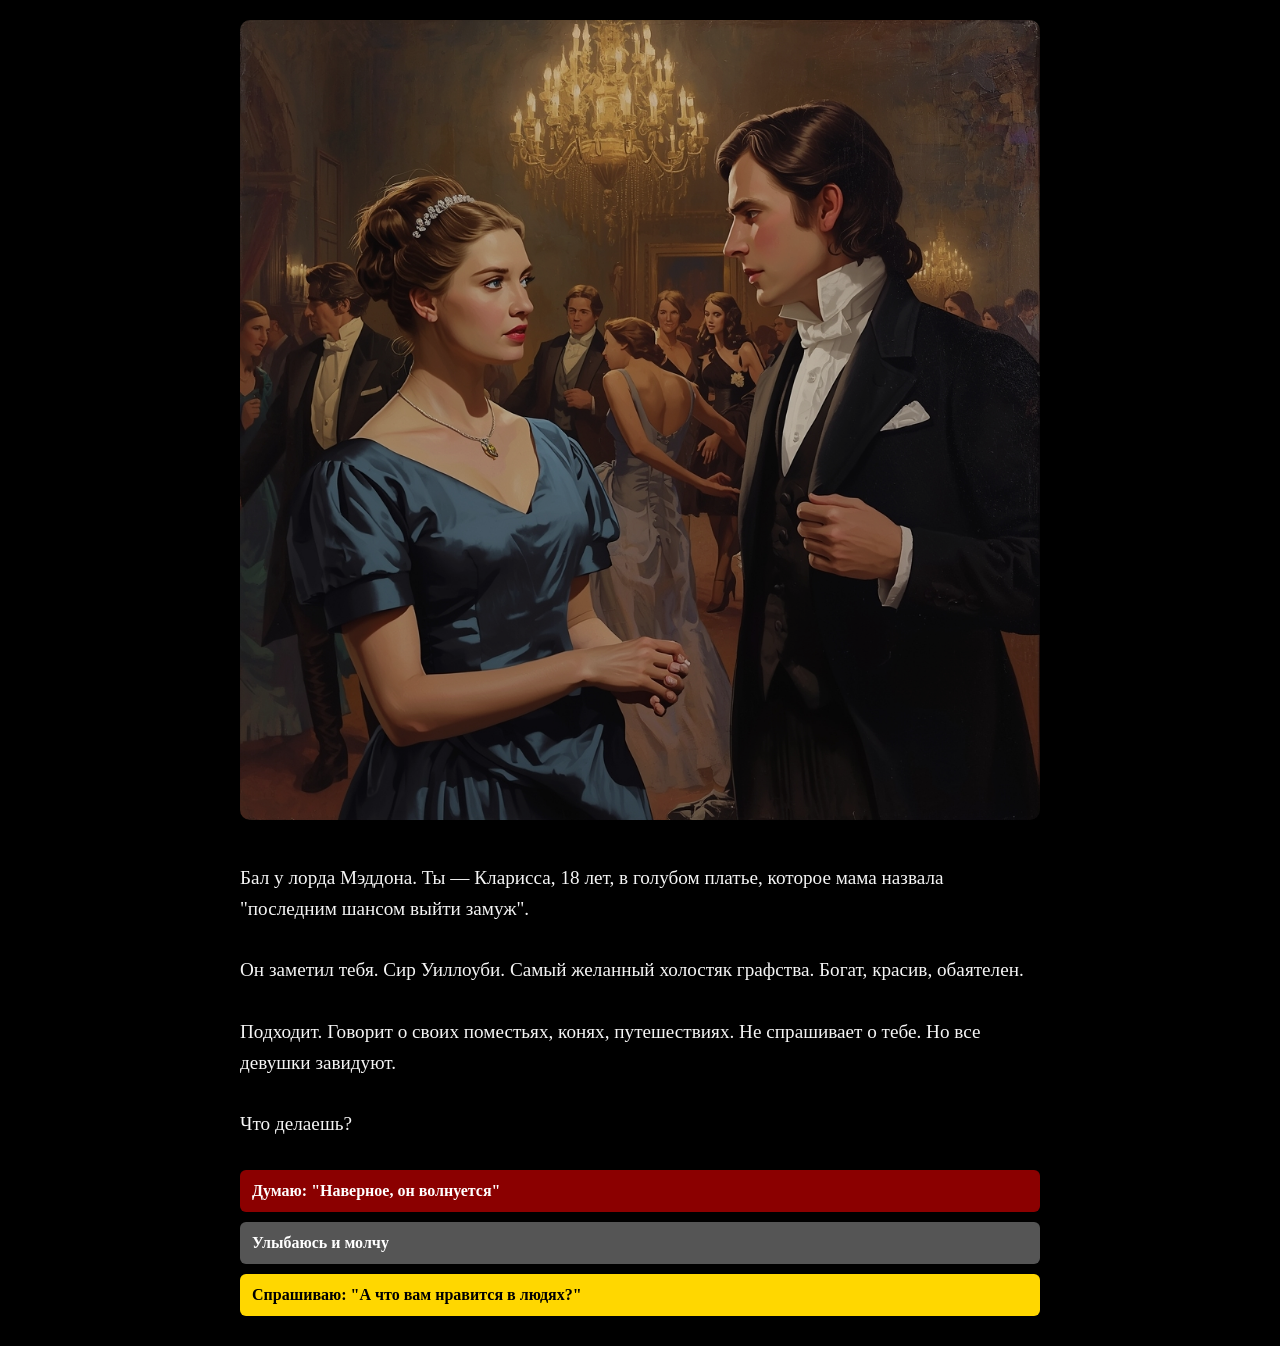
==== scene1.html @ a8114e6e "Add files via upload" ====
<!DOCTYPE html>
<html lang="ru">
<head>
    <meta charset="UTF-8">
    <meta name="viewport" content="width=device-width, initial-scale=1.0">
    <title>Сцена 1</title>
    <link rel="stylesheet" href="style.css">
</head>
<body class="fade-in">

<div class="container">

    <img src="scene1.jpg" alt="Бал" class="scene-img">

    <div class="text">
        <p>
            Бал у лорда Мэддона. Ты — Кларисса, 18 лет, в голубом платье, которое мама назвала "последним шансом выйти замуж".
            <br><br>
            Он заметил тебя. Сир Уиллоуби. Самый желанный холостяк графства. Богат, красив, обаятелен.
            <br><br>
            Подходит. Говорит о своих поместьях, конях, путешествиях. Не спрашивает о тебе. Но все девушки завидуют.
            <br><br>
            Что делаешь?
        </p>
    </div>

    <div class="choices">
        <a href="scene2a.html" class="btn red">Думаю: "Наверное, он волнуется"</a>
        <a href="scene2b.html" class="btn gray">Улыбаюсь и молчу</a>
        <a href="scene2v.html" class="btn gold">Спрашиваю: "А что вам нравится в людях?"</a>
    </div>

</div>

<script>
document.querySelectorAll("a").forEach(link => {
    link.addEventListener("click", function(e) {
        e.preventDefault();
        document.body.classList.add("fade-out");
        setTimeout(() => {
            window.location = this.href;
        }, 400);
    });
</script>

</body>
</html>
---- style.css ----
/* Базовые настройки */
body {
    margin: 0;
    padding: 0;
    background-color: #000;
    color: #f5f5f5;
    font-family: Georgia, "Times New Roman", serif;
}

/* Контейнер */
.container {
    max-width: 800px;
    margin: auto;
    padding: 20px;
}

.center {
    text-align: center;
    margin-top: 20vh;
}

/* Заголовки */
h1 {
    color: #FFD700;
    font-size: 3rem;
    margin-bottom: 10px;
}

.subtitle {
    color: #ccc;
    margin-bottom: 40px;
}

/* Изображения */
.scene-img {
    width: 100%;
    border-radius: 10px;
    margin-bottom: 20px;
    opacity: 0.9;
}

/* Текст сцены */
.text {
    font-size: 1.2rem;
    line-height: 1.6;
    margin-bottom: 30px;
}

/* Кнопки */
.btn {
    display: block;
    text-decoration: none;
    padding: 12px;
    margin: 10px 0;
    border-radius: 6px;
    transition: all 0.3s ease;
    font-weight: bold;
}

/* Варианты выбора */
.btn.red {
    background-color: #8B0000;
    color: white;
}

.btn.gold {
    background-color: #FFD700;
    color: black;
}

.btn.gray {
    background-color: #555;
    color: white;
}

/* Hover эффекты */
.btn:hover {
    transform: scale(1.03);
    opacity: 0.9;
}

/* Плавные переходы */
.fade-in {
    animation: fadeIn 1s ease-in;
}

.fade-out {
    animation: fadeOut 0.5s ease-out;
}

@keyframes fadeIn {
    from { opacity: 0; }
    to { opacity: 1; }
}

@keyframes fadeOut {
    from { opacity: 1; }
    to { opacity: 0; }
}

/* Адаптивность */
@media (max-width: 600px) {
    h1 {
        font-size: 2rem;
    }

    .text {
        font-size: 1rem;
    }
}
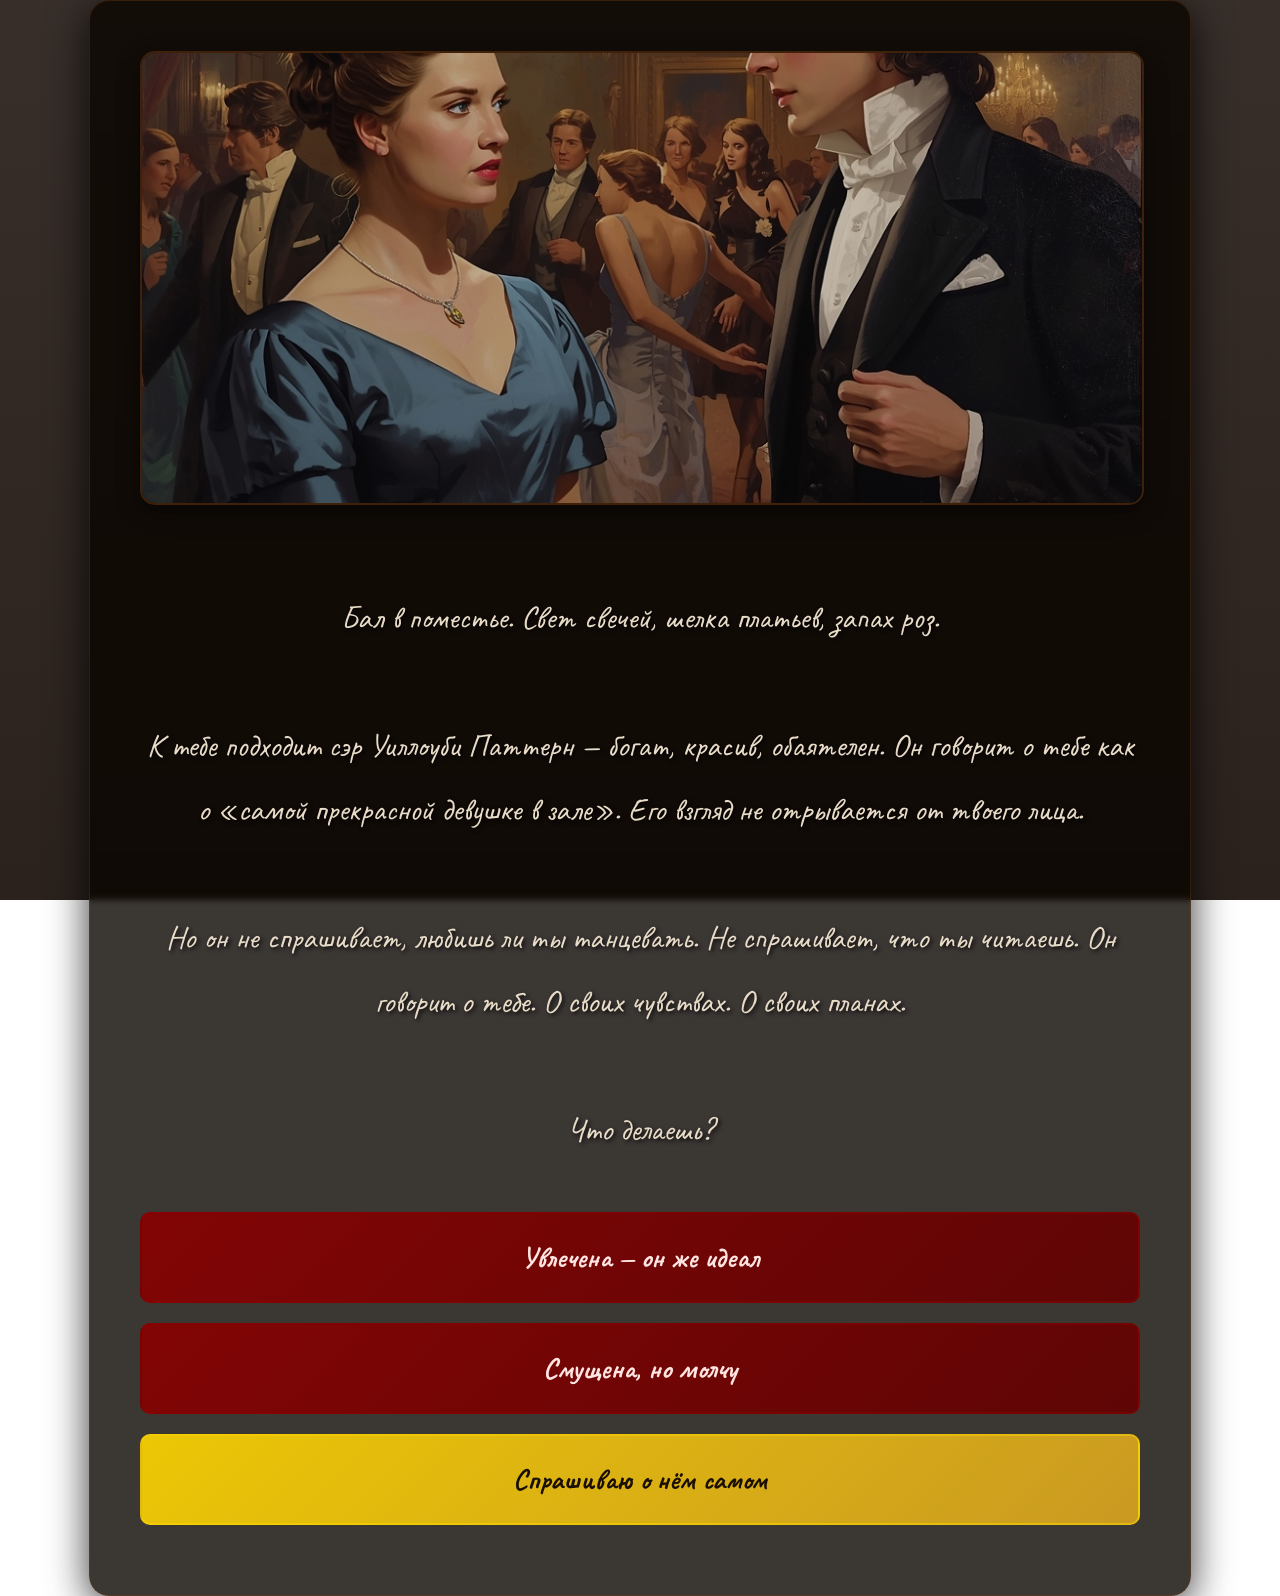
==== commit e89cd485: "scene1.html" ====
--- a/scene1.html
+++ b/scene1.html
@@ -3,7 +3,7 @@
 <head>
     <meta charset="UTF-8">
     <meta name="viewport" content="width=device-width, initial-scale=1.0">
-    <title>Сцена 1</title>
+    <title>Сцена 1 — Бал</title>
     <link rel="stylesheet" href="style.css">
 </head>
 <body class="fade-in">
@@ -14,20 +14,24 @@
 
     <div class="text">
         <p>
-            Бал у лорда Мэддона. Ты — Кларисса, 18 лет, в голубом платье, которое мама назвала "последним шансом выйти замуж".
+            Бал в поместье. Свет свечей, шелка платьев, запах роз.
             <br><br>
-            Он заметил тебя. Сир Уиллоуби. Самый желанный холостяк графства. Богат, красив, обаятелен.
+            К тебе подходит сэр Уиллоуби Паттерн — богат, красив, обаятелен. 
+            Он говорит о тебе как о «самой прекрасной девушке в зале». 
+            Его взгляд не отрывается от твоего лица.
             <br><br>
-            Подходит. Говорит о своих поместьях, конях, путешествиях. Не спрашивает о тебе. Но все девушки завидуют.
+            Но он не спрашивает, любишь ли ты танцевать. 
+            Не спрашивает, что ты читаешь. 
+            Он говорит о тебе. О своих чувствах. О своих планах.
             <br><br>
             Что делаешь?
         </p>
     </div>
 
     <div class="choices">
-        <a href="scene2a.html" class="btn red">Думаю: "Наверное, он волнуется"</a>
-        <a href="scene2b.html" class="btn gray">Улыбаюсь и молчу</a>
-        <a href="scene2v.html" class="btn gold">Спрашиваю: "А что вам нравится в людях?"</a>
+        <a href="scene2a.html" class="btn red">Увлечена — он же идеал</a>
+        <a href="scene2b.html" class="btn red">Смущена, но молчу</a>
+        <a href="scene2v.html" class="btn gold">Спрашиваю о нём самом</a>
     </div>
 
 </div>
@@ -41,7 +45,8 @@
             window.location = this.href;
         }, 400);
     });
+});
 </script>
 
 </body>
-</html>+</html>
--- a/style.css
+++ b/style.css
@@ -1,82 +1,113 @@
-/* Базовые настройки */
+/* Подключаем шрифт как перо */
+@import url('https://fonts.googleapis.com/css2?family=Caveat:wght@400;700&family=Marck+Script&display=swap');
+
+/* Фоновое изображение на весь сайт */
 body {
     margin: 0;
     padding: 0;
-    background-color: #000;
+    background: linear-gradient(rgba(20,10,5,0.85), rgba(20,10,5,0.9)), url('scene5.jpg');
+    background-size: cover;
+    background-position: center;
+    background-attachment: fixed;
     color: #f5f5f5;
-    font-family: Georgia, "Times New Roman", serif;
-}
-
-/* Контейнер */
+    font-family: 'Caveat', 'Marck Script', cursive;
+    font-size: 1.8rem;
+    min-height: 100vh;
+    display: flex;
+    align-items: center;
+    justify-content: center;
+}
+
+/* Контейнер по центру экрана */
 .container {
-    max-width: 800px;
+    max-width: 1000px;
+    width: 90%;
     margin: auto;
-    padding: 20px;
+    padding: 50px;
+    background: rgba(10, 5, 0, 0.8);
+    border-radius: 20px;
+    backdrop-filter: blur(3px);
+    border: 1px solid rgba(139, 69, 19, 0.3);
+    box-shadow: 0 10px 40px rgba(0,0,0,0.8);
 }
 
 .center {
     text-align: center;
-    margin-top: 20vh;
-}
-
-/* Заголовки */
+}
+
+/* Заголовки пером */
 h1 {
     color: #FFD700;
-    font-size: 3rem;
-    margin-bottom: 10px;
+    font-size: 5.5rem;
+    margin-bottom: 25px;
+    text-shadow: 3px 3px 6px rgba(0,0,0,0.9);
+    font-family: 'Marck Script', cursive;
+    letter-spacing: 3px;
 }
 
 .subtitle {
-    color: #ccc;
-    margin-bottom: 40px;
-}
-
-/* Изображения */
+    color: #d4c4b0;
+    margin-bottom: 50px;
+    font-size: 2.2rem;
+}
+
+/* Изображения сцен */
 .scene-img {
     width: 100%;
-    border-radius: 10px;
-    margin-bottom: 20px;
-    opacity: 0.9;
-}
-
-/* Текст сцены */
+    max-height: 450px;
+    object-fit: cover;
+    border-radius: 15px;
+    margin-bottom: 40px;
+    opacity: 0.95;
+    box-shadow: 0 8px 25px rgba(0,0,0,0.6);
+    border: 2px solid rgba(139, 69, 19, 0.4);
+}
+
+/* Текст сцены - как письмо */
 .text {
-    font-size: 1.2rem;
-    line-height: 1.6;
-    margin-bottom: 30px;
-}
-
-/* Кнопки */
+    font-size: 2rem;
+    line-height: 2;
+    margin-bottom: 50px;
+    text-align: center;
+    color: #e8dcc8;
+    text-shadow: 2px 2px 4px rgba(0,0,0,0.9);
+}
+
+/* Кнопки как старая бумага */
 .btn {
     display: block;
     text-decoration: none;
-    padding: 12px;
-    margin: 10px 0;
-    border-radius: 6px;
+    padding: 25px 40px;
+    margin: 20px 0;
+    border-radius: 10px;
     transition: all 0.3s ease;
     font-weight: bold;
-}
-
-/* Варианты выбора */
+    font-size: 1.8rem;
+    text-align: center;
+    border: 2px solid transparent;
+}
+
 .btn.red {
-    background-color: #8B0000;
-    color: white;
+    background: linear-gradient(135deg, rgba(139, 0, 0, 0.9), rgba(100, 0, 0, 0.9));
+    color: #ffe4e1;
+    border-color: rgba(139, 0, 0, 0.5);
 }
 
 .btn.gold {
-    background-color: #FFD700;
-    color: black;
+    background: linear-gradient(135deg, rgba(255, 215, 0, 0.9), rgba(218, 165, 32, 0.9));
+    color: #1a0f00;
+    border-color: rgba(255, 215, 0, 0.5);
 }
 
 .btn.gray {
-    background-color: #555;
-    color: white;
-}
-
-/* Hover эффекты */
+    background: linear-gradient(135deg, rgba(85, 85, 85, 0.9), rgba(60, 60, 60, 0.9));
+    color: #e0e0e0;
+    border-color: rgba(128, 128, 128, 0.5);
+}
+
 .btn:hover {
-    transform: scale(1.03);
-    opacity: 0.9;
+    transform: scale(1.05) translateY(-3px);
+    box-shadow: 0 10px 25px rgba(0,0,0,0.5);
 }
 
 /* Плавные переходы */
@@ -89,8 +120,8 @@
 }
 
 @keyframes fadeIn {
-    from { opacity: 0; }
-    to { opacity: 1; }
+    from { opacity: 0; transform: translateY(20px); }
+    to { opacity: 1; transform: translateY(0); }
 }
 
 @keyframes fadeOut {
@@ -99,12 +130,131 @@
 }
 
 /* Адаптивность */
-@media (max-width: 600px) {
+@media (max-width: 768px) {
     h1 {
-        font-size: 2rem;
-    }
-
+        font-size: 3rem;
+    }
     .text {
-        font-size: 1rem;
-    }
-}+        font-size: 1.5rem;
+    }
+    .container {
+        padding: 30px;
+        width: 95%;
+    }
+    body {
+        font-size: 1.4rem;
+    }
+    .btn {
+        font-size: 1.4rem;
+        padding: 18px 25px;
+    }
+}
+
+/* Стили для теста */
+.test-container {
+    max-width: 1000px;
+    width: 90%;
+    margin: auto;
+    padding: 50px;
+    background: rgba(10, 5, 0, 0.8);
+    border-radius: 20px;
+    backdrop-filter: blur(3px);
+    border: 1px solid rgba(139, 69, 19, 0.3);
+}
+
+/* Прогресс бар в тесте */
+.progress-bar {
+    width: 100%;
+    height: 12px;
+    background: rgba(50, 40, 30, 0.8);
+    border-radius: 6px;
+    margin-bottom: 40px;
+    overflow: hidden;
+    border: 1px solid rgba(139, 69, 19, 0.3);
+}
+
+.progress-fill {
+    height: 100%;
+    background: linear-gradient(90deg, #FFD700, #DAA520);
+    transition: width 0.3s ease;
+}
+
+/* Кнопки ответов в тесте */
+.answer-btn {
+    background: rgba(30, 20, 10, 0.8);
+    border: 2px solid rgba(139, 69, 19, 0.4);
+    color: #e8dcc8;
+    padding: 25px;
+    border-radius: 12px;
+    cursor: pointer;
+    text-align: center;
+    font-size: 1.7rem;
+    font-family: 'Caveat', cursive;
+    transition: all 0.3s ease;
+    margin: 15px 0;
+    width: 100%;
+}
+
+.answer-btn:hover {
+    border-color: #FFD700;
+    background: rgba(50, 40, 20, 0.9);
+    transform: translateX(8px);
+}
+
+/* Результат теста */
+.result-image {
+    width: 220px;
+    height: 220px;
+    border-radius: 50%;
+    border: 4px solid #FFD700;
+    object-fit: cover;
+    margin-bottom: 25px;
+    box-shadow: 0 8px 25px rgba(0,0,0,0.6);
+}
+
+.result-title {
+    color: #FFD700;
+    font-size: 3.5rem;
+    margin: 25px 0;
+    font-family: 'Marck Script', cursive;
+}
+
+.result-description {
+    color: #d4c4b0;
+    line-height: 2;
+    font-size: 1.9rem;
+    margin-bottom: 25px;
+}
+
+.result-quote {
+    font-style: italic;
+    color: #b8a890;
+    border-left: 4px solid #FFD700;
+    padding-left: 25px;
+    margin: 25px 0;
+    text-align: left;
+    font-size: 1.7rem;
+}
+
+.warning {
+    color: #FFD700;
+    font-weight: bold;
+    margin-top: 20px;
+    font-size: 1.6rem;
+}
+
+/* Номер вопроса */
+.question-number {
+    color: #FFD700;
+    font-size: 1.4rem;
+    display: block;
+    margin-bottom: 15px;
+}
+
+/* Вопрос в тесте */
+.question {
+    font-size: 2.2rem;
+    margin-bottom: 30px;
+    color: #f5f5f5;
+    line-height: 1.6;
+}
